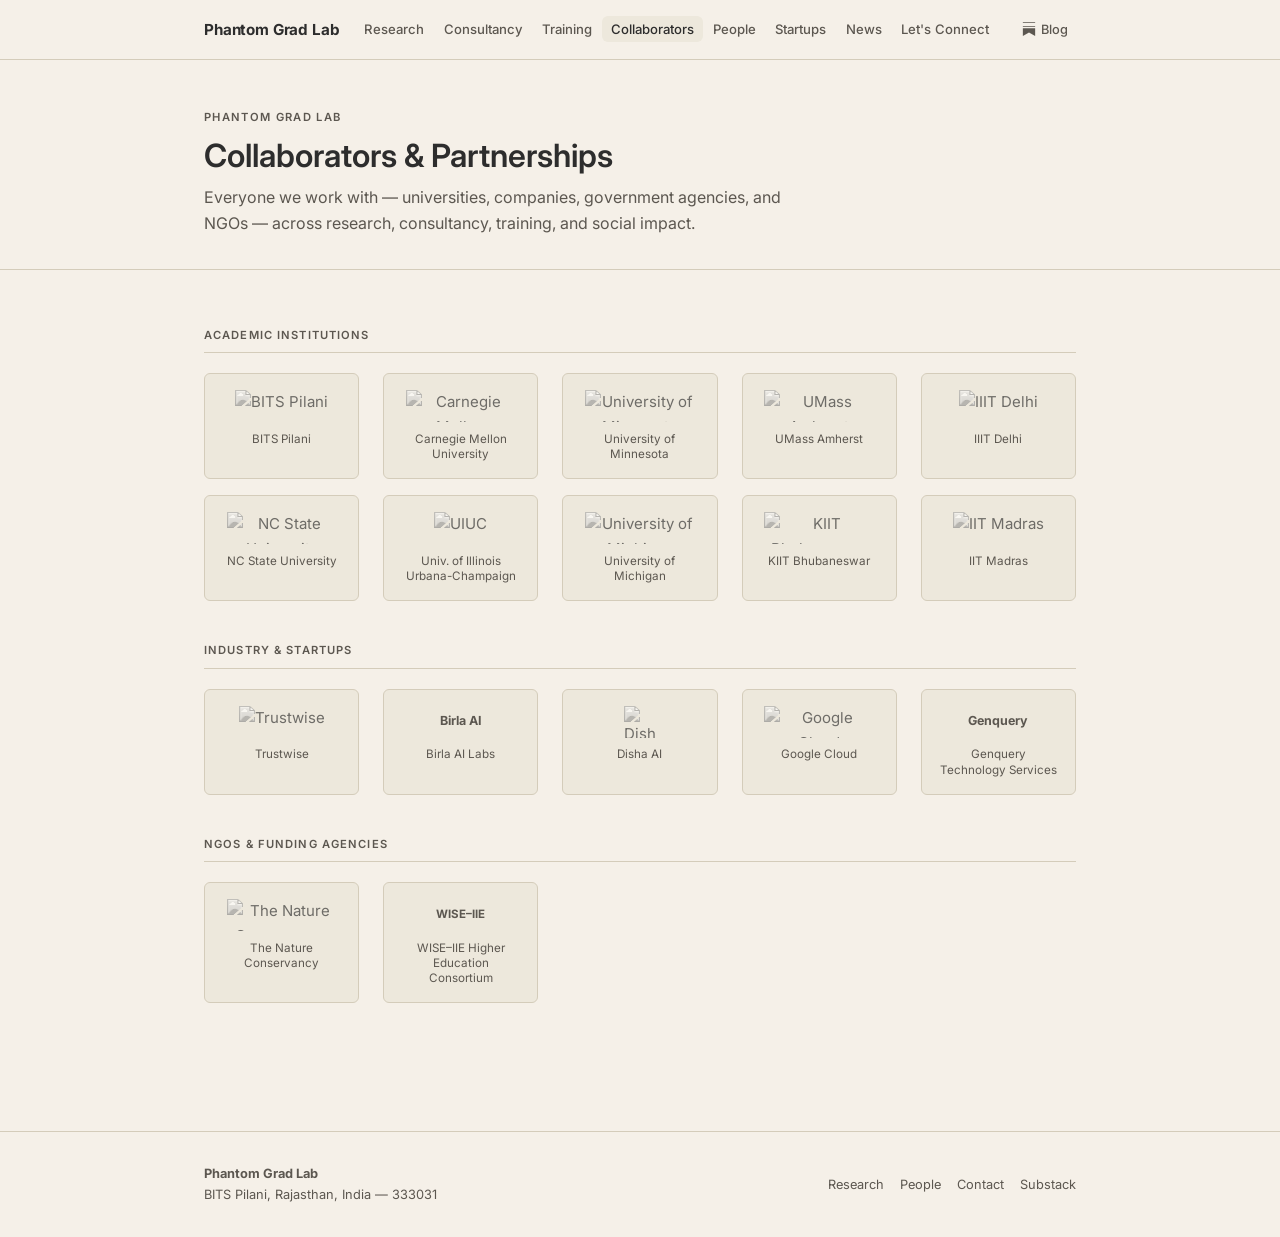
==== collaborators.html @ def52418 "Add complete Phantom Grad Lab website Static 9-page website for Phantom Grad Lab, BITS Pilani. Inclu" ====
<!DOCTYPE html>
<html lang="en">
<head>
  <meta charset="UTF-8">
  <meta name="viewport" content="width=device-width, initial-scale=1.0">
  <title>Collaborators — Phantom Grad Lab</title>
  <link rel="stylesheet" href="css/style.css">
</head>
<body class="page-body">

  <!-- Navigation -->
  <nav class="nav">
    <div class="nav-inner">
      <a class="nav-logo" href="index.html">Phantom Grad Lab</a>
      <button class="nav-toggle" id="navToggle" aria-label="Toggle menu">
        <svg width="20" height="20" fill="none" stroke="currentColor" stroke-width="2" viewBox="0 0 24 24">
          <line x1="3" y1="6" x2="21" y2="6"/><line x1="3" y1="12" x2="21" y2="12"/><line x1="3" y1="18" x2="21" y2="18"/>
        </svg>
      </button>
      <ul class="nav-links" id="navLinks">
        <li><a href="research.html">Research</a></li>
        <li><a href="consultancy.html">Consultancy</a></li>
        <li><a href="training.html">Training</a></li>
        <li><a href="collaborators.html" class="active">Collaborators</a></li>
        <li><a href="people.html">People</a></li>
        <li><a href="startups.html">Startups</a></li>
        <li><a href="news.html">News</a></li>
        <li><a href="connect.html">Let's Connect</a></li>
      </ul>
      <a class="nav-substack" href="#" target="_blank" rel="noopener">
        <svg width="14" height="14" viewBox="0 0 24 24" fill="currentColor"><path d="M22.539 8.242H1.46V6.81h21.08v1.432zM1.46 10.812V24L12 18.11 22.54 24V10.812H1.46zM22.54 0H1.46v1.431h21.08V0z"/></svg>
        Blog
      </a>
    </div>
  </nav>

  <!-- Page Header -->
  <div class="page-header">
    <div class="container">
      <p class="section-label">Phantom Grad Lab</p>
      <h1>Collaborators &amp; Partnerships</h1>
      <p class="lead">Everyone we work with — universities, companies, government agencies, and NGOs — across research, consultancy, training, and social impact.</p>
    </div>
  </div>

  <!-- ===== ACADEMIC PARTNERS ===== -->
  <section class="section">
    <div class="container">
      <div class="collab-category-title">Academic Institutions</div>
      <div class="collab-logo-grid">

        <div class="collab-logo-item">
          <img src="https://upload.wikimedia.org/wikipedia/en/thumb/a/a7/BITS_Pilani-Logo.svg/120px-BITS_Pilani-Logo.svg.png" alt="BITS Pilani" loading="lazy">
          <span>BITS Pilani</span>
        </div>

        <div class="collab-logo-item">
          <img src="https://upload.wikimedia.org/wikipedia/commons/thumb/6/6e/Carnegie_Mellon_University_seal.svg/100px-Carnegie_Mellon_University_seal.svg.png" alt="Carnegie Mellon University" loading="lazy">
          <span>Carnegie Mellon University</span>
        </div>

        <div class="collab-logo-item">
          <img src="https://upload.wikimedia.org/wikipedia/commons/thumb/6/6e/University_of_Minnesota_Logo.svg/100px-University_of_Minnesota_Logo.svg.png" alt="University of Minnesota" loading="lazy">
          <span>University of Minnesota</span>
        </div>

        <div class="collab-logo-item">
          <img src="https://upload.wikimedia.org/wikipedia/commons/thumb/9/9d/UMass_Amherst_seal.svg/100px-UMass_Amherst_seal.svg.png" alt="UMass Amherst" loading="lazy">
          <span>UMass Amherst</span>
        </div>

        <div class="collab-logo-item">
          <img src="https://upload.wikimedia.org/wikipedia/en/thumb/8/8d/IIIT_Delhi_Logo.jpg/100px-IIIT_Delhi_Logo.jpg" alt="IIIT Delhi" loading="lazy">
          <span>IIIT Delhi</span>
        </div>

        <div class="collab-logo-item">
          <img src="https://upload.wikimedia.org/wikipedia/commons/thumb/e/e5/NC_State_brick_logo.svg/100px-NC_State_brick_logo.svg.png" alt="NC State University" loading="lazy">
          <span>NC State University</span>
        </div>

        <div class="collab-logo-item">
          <img src="https://upload.wikimedia.org/wikipedia/en/thumb/2/2c/UIUC_Logo.jpg/100px-UIUC_Logo.jpg" alt="UIUC" loading="lazy">
          <span>Univ. of Illinois Urbana-Champaign</span>
        </div>

        <div class="collab-logo-item">
          <img src="https://upload.wikimedia.org/wikipedia/commons/thumb/9/93/University_of_Michigan_logo.svg/100px-University_of_Michigan_logo.svg.png" alt="University of Michigan" loading="lazy">
          <span>University of Michigan</span>
        </div>

        <div class="collab-logo-item">
          <img src="https://upload.wikimedia.org/wikipedia/en/thumb/c/c8/KIIT_University_logo.svg/100px-KIIT_University_logo.svg.png" alt="KIIT Bhubaneswar" loading="lazy">
          <span>KIIT Bhubaneswar</span>
        </div>

        <div class="collab-logo-item">
          <img src="https://upload.wikimedia.org/wikipedia/en/thumb/6/69/IIT_Madras_Logo.svg/100px-IIT_Madras_Logo.svg.png" alt="IIT Madras" loading="lazy">
          <span>IIT Madras</span>
        </div>

      </div>

      <!-- ===== INDUSTRY PARTNERS ===== -->
      <div class="collab-category-title">Industry &amp; Startups</div>
      <div class="collab-logo-grid">

        <div class="collab-logo-item">
          <img src="https://trustwise.ai/wp-content/uploads/2025/05/New-Logo.png" alt="Trustwise" loading="lazy">
          <span>Trustwise</span>
        </div>

        <div class="collab-logo-item">
          <div style="height:32px; display:flex; align-items:center; justify-content:center; font-size:0.78rem; font-weight:700; color:var(--text-muted);">Birla AI</div>
          <span>Birla AI Labs</span>
        </div>

        <div class="collab-logo-item">
          <img src="https://getdisha.ai/favicon.ico" alt="Disha AI" loading="lazy" style="height:32px; width:32px;">
          <span>Disha AI</span>
        </div>

        <div class="collab-logo-item">
          <img src="https://upload.wikimedia.org/wikipedia/commons/thumb/5/51/Google_Cloud_logo.svg/120px-Google_Cloud_logo.svg.png" alt="Google Cloud" loading="lazy">
          <span>Google Cloud</span>
        </div>

        <div class="collab-logo-item">
          <div style="height:32px; display:flex; align-items:center; justify-content:center; font-size:0.78rem; font-weight:700; color:var(--text-muted);">Genquery</div>
          <span>Genquery Technology Services</span>
        </div>

      </div>

      <!-- ===== NGO / GOVERNMENT ===== -->
      <div class="collab-category-title">NGOs &amp; Funding Agencies</div>
      <div class="collab-logo-grid">

        <div class="collab-logo-item">
          <img src="https://upload.wikimedia.org/wikipedia/en/thumb/7/7b/The_Nature_Conservancy_logo.svg/120px-The_Nature_Conservancy_logo.svg.png" alt="The Nature Conservancy" loading="lazy">
          <span>The Nature Conservancy</span>
        </div>

        <div class="collab-logo-item">
          <div style="height:32px; display:flex; align-items:center; justify-content:center; font-size:0.72rem; font-weight:700; color:var(--text-muted); text-align:center; line-height:1.2;">WISE–IIE</div>
          <span>WISE–IIE Higher Education Consortium</span>
        </div>

      </div>
    </div>
  </section>

  <!-- Footer -->
  <footer>
    <div class="footer-inner">
      <div class="footer-left">
        <strong>Phantom Grad Lab</strong><br>
        BITS Pilani, Rajasthan, India — 333031
      </div>
      <div class="footer-links">
        <a href="research.html">Research</a>
        <a href="people.html">People</a>
        <a href="connect.html">Contact</a>
        <a href="#" target="_blank" rel="noopener">Substack</a>
      </div>
    </div>
  </footer>

  <script>
    document.getElementById('navToggle').addEventListener('click', function() {
      document.getElementById('navLinks').classList.toggle('open');
    });
  </script>
</body>
</html>
---- css/style.css ----
/* =========================================================
   Phantom Grad Lab — Shared Stylesheet
   ========================================================= */

/* ---------- Google Fonts ---------- */
@import url('https://fonts.googleapis.com/css2?family=Inter:wght@300;400;500;600;700&display=swap');

/* ---------- Design Tokens ---------- */
:root {
  --bg:           #F5F0E8;
  --surface:      #EDE8DC;
  --surface-2:    #E5DFD1;
  --border:       #D4CCBA;
  --text:         #1A1A1A;
  --text-muted:   #5C5750;
  --accent:       #2D2D2D;
  --nav-height:   60px;
  --max-w:        920px;
  --radius:       6px;
  --gap:          1.5rem;
}

/* ---------- Reset & Base ---------- */
*, *::before, *::after { box-sizing: border-box; margin: 0; padding: 0; }

html { scroll-behavior: smooth; }

body {
  font-family: 'Inter', system-ui, sans-serif;
  background: var(--bg);
  color: var(--text);
  font-size: 15px;
  line-height: 1.65;
  -webkit-font-smoothing: antialiased;
}

a {
  color: var(--text);
  text-decoration: underline;
  text-underline-offset: 3px;
}
a:hover { color: var(--accent); }

h1, h2, h3, h4 {
  font-weight: 600;
  line-height: 1.25;
  color: var(--accent);
}

h1 { font-size: 2rem; }
h2 { font-size: 1.45rem; margin-bottom: 1.25rem; }
h3 { font-size: 1.1rem; margin-bottom: 0.5rem; }
h4 { font-size: 0.95rem; font-weight: 500; }

p { margin-bottom: 0.9rem; }
p:last-child { margin-bottom: 0; }

img { max-width: 100%; display: block; }

/* ---------- Layout ---------- */
.container {
  max-width: var(--max-w);
  margin: 0 auto;
  padding: 0 1.5rem;
}

.section {
  padding: 3.5rem 0;
}

.section + .section {
  border-top: 1px solid var(--border);
}

.section-label {
  font-size: 0.7rem;
  font-weight: 600;
  letter-spacing: 0.12em;
  text-transform: uppercase;
  color: var(--text-muted);
  margin-bottom: 0.6rem;
}

/* ---------- Navigation ---------- */
.nav {
  position: fixed;
  top: 0; left: 0; right: 0;
  height: var(--nav-height);
  background: var(--bg);
  border-bottom: 1px solid var(--border);
  z-index: 100;
  display: flex;
  align-items: center;
}

.nav-inner {
  max-width: var(--max-w);
  margin: 0 auto;
  padding: 0 1.5rem;
  width: 100%;
  display: flex;
  align-items: center;
  justify-content: space-between;
  gap: 1rem;
}

.nav-logo {
  font-weight: 700;
  font-size: 0.95rem;
  letter-spacing: -0.01em;
  text-decoration: none;
  color: var(--accent);
  white-space: nowrap;
  flex-shrink: 0;
}
.nav-logo:hover { color: var(--accent); }

.nav-links {
  display: flex;
  align-items: center;
  gap: 0.1rem;
  list-style: none;
  flex-wrap: nowrap;
}

.nav-links a {
  font-size: 0.82rem;
  font-weight: 500;
  text-decoration: none;
  color: var(--text-muted);
  padding: 0.3rem 0.55rem;
  border-radius: var(--radius);
  transition: color 0.15s, background 0.15s;
  white-space: nowrap;
}
.nav-links a:hover,
.nav-links a.active {
  color: var(--accent);
  background: var(--surface);
}

.nav-substack {
  display: flex;
  align-items: center;
  gap: 0.3rem;
  font-size: 0.8rem;
  font-weight: 500;
  text-decoration: none;
  color: var(--text-muted);
  padding: 0.3rem 0.55rem;
  border-radius: var(--radius);
  transition: color 0.15s, background 0.15s;
  flex-shrink: 0;
}
.nav-substack:hover { color: var(--accent); background: var(--surface); }

/* Hamburger */
.nav-toggle {
  display: none;
  background: none;
  border: none;
  cursor: pointer;
  padding: 0.3rem;
  color: var(--accent);
}
.nav-toggle svg { display: block; }

/* Page offset for fixed nav */
.page-body { padding-top: var(--nav-height); }

/* ---------- Hero / Page Header ---------- */
.page-header {
  padding: 3rem 0 2rem;
  border-bottom: 1px solid var(--border);
}
.page-header h1 { margin-bottom: 0.5rem; }
.page-header .lead {
  font-size: 1rem;
  color: var(--text-muted);
  max-width: 600px;
}

/* ---------- Cards ---------- */
.card {
  background: var(--surface);
  border: 1px solid var(--border);
  border-radius: var(--radius);
  padding: 1.25rem 1.4rem;
}

/* Publication card */
.pub-card {
  background: var(--surface);
  border: 1px solid var(--border);
  border-radius: var(--radius);
  padding: 1.1rem 1.3rem;
  display: flex;
  flex-direction: column;
  gap: 0.35rem;
}
.pub-card.hidden { display: none; }

.pub-title {
  font-size: 0.95rem;
  font-weight: 600;
  line-height: 1.4;
}
.pub-title a { text-decoration: none; }
.pub-title a:hover { text-decoration: underline; }

.pub-authors {
  font-size: 0.82rem;
  color: var(--text-muted);
  line-height: 1.4;
}

.pub-venue {
  font-size: 0.82rem;
  color: var(--text-muted);
  font-style: italic;
}

.pub-badges { display: flex; gap: 0.4rem; flex-wrap: wrap; margin-top: 0.1rem; }

.pub-links {
  display: flex;
  gap: 0.5rem;
  flex-wrap: wrap;
  margin-top: 0.2rem;
}
.pub-link {
  font-size: 0.75rem;
  font-weight: 500;
  text-decoration: none;
  padding: 0.2rem 0.6rem;
  border: 1px solid var(--border);
  border-radius: 3px;
  background: var(--bg);
  color: var(--text-muted);
  transition: border-color 0.15s, color 0.15s;
}
.pub-link:hover { border-color: var(--accent); color: var(--accent); }

/* ---------- Badges ---------- */
.badge {
  display: inline-block;
  font-size: 0.7rem;
  font-weight: 600;
  letter-spacing: 0.03em;
  padding: 0.15rem 0.55rem;
  border-radius: 3px;
}
.badge-award {
  background: #1A1A1A;
  color: #F5F0E8;
}
.badge-ongoing {
  background: var(--surface-2);
  border: 1px solid var(--border);
  color: var(--accent);
}
.badge-completed {
  background: transparent;
  border: 1px solid var(--border);
  color: var(--text-muted);
}

/* ---------- Filter Bar (Publications) ---------- */
.filter-bar {
  display: flex;
  flex-wrap: wrap;
  gap: 0.4rem;
  margin-bottom: 1.75rem;
  position: sticky;
  top: var(--nav-height);
  background: var(--bg);
  padding: 0.75rem 0;
  z-index: 50;
  border-bottom: 1px solid var(--border);
}

.filter-btn {
  font-size: 0.78rem;
  font-weight: 500;
  padding: 0.3rem 0.75rem;
  border-radius: 3px;
  border: 1px solid var(--border);
  background: var(--bg);
  color: var(--text-muted);
  cursor: pointer;
  transition: all 0.15s;
  white-space: nowrap;
}
.filter-btn:hover { border-color: var(--accent); color: var(--accent); }
.filter-btn.active {
  background: var(--accent);
  color: var(--bg);
  border-color: var(--accent);
}

/* ---------- Publication Grid ---------- */
.pub-list {
  display: flex;
  flex-direction: column;
  gap: 0.75rem;
}

/* ---------- Theme Cards ---------- */
.theme-grid {
  display: grid;
  grid-template-columns: repeat(auto-fill, minmax(260px, 1fr));
  gap: 0.75rem;
}

.theme-card {
  background: var(--surface);
  border: 1px solid var(--border);
  border-radius: var(--radius);
  padding: 1rem 1.2rem;
}
.theme-card h3 { font-size: 0.9rem; margin-bottom: 0.25rem; }
.theme-card p { font-size: 0.82rem; color: var(--text-muted); margin: 0; }
.theme-card.aspirational {
  background: var(--bg);
  border-style: dashed;
}
.theme-card.aspirational h3 { color: var(--text-muted); }

/* ---------- Project Cards ---------- */
.project-card {
  background: var(--surface);
  border: 1px solid var(--border);
  border-radius: var(--radius);
  padding: 1.25rem 1.4rem;
  display: grid;
  grid-template-columns: 1fr auto;
  gap: 0.5rem 1rem;
}
.project-card h3 { font-size: 0.95rem; grid-column: 1; }
.project-meta {
  grid-column: 1 / -1;
  display: flex;
  flex-wrap: wrap;
  gap: 0.5rem 1.5rem;
  font-size: 0.8rem;
  color: var(--text-muted);
  margin-top: 0.1rem;
}
.project-desc {
  grid-column: 1 / -1;
  font-size: 0.85rem;
  color: var(--text-muted);
  margin-top: 0.1rem;
}
.project-badge { grid-column: 2; grid-row: 1; align-self: start; justify-self: end; }

/* ---------- Stats Strip ---------- */
.stats-strip {
  display: flex;
  gap: 2.5rem;
  padding: 1.5rem 0;
  border-top: 1px solid var(--border);
  border-bottom: 1px solid var(--border);
  margin: 2rem 0;
  flex-wrap: wrap;
}
.stat-item { text-align: center; }
.stat-number {
  font-size: 2rem;
  font-weight: 700;
  color: var(--accent);
  line-height: 1;
}
.stat-label {
  font-size: 0.78rem;
  color: var(--text-muted);
  margin-top: 0.2rem;
  text-transform: uppercase;
  letter-spacing: 0.06em;
}

/* ---------- Logo Grid ---------- */
.logo-grid {
  display: flex;
  flex-wrap: wrap;
  gap: 1.5rem 2rem;
  align-items: center;
}
.logo-item {
  display: flex;
  flex-direction: column;
  align-items: center;
  gap: 0.5rem;
  text-align: center;
}
.logo-item img {
  height: 36px;
  width: auto;
  max-width: 120px;
  object-fit: contain;
  filter: grayscale(1) opacity(0.65);
  transition: filter 0.2s;
}
.logo-item:hover img { filter: grayscale(0) opacity(1); }
.logo-item span {
  font-size: 0.72rem;
  color: var(--text-muted);
  max-width: 110px;
  line-height: 1.3;
}

/* ---------- People / Photo Grid ---------- */
.people-section-title {
  font-size: 0.7rem;
  font-weight: 600;
  letter-spacing: 0.1em;
  text-transform: uppercase;
  color: var(--text-muted);
  margin-bottom: 1rem;
  margin-top: 2rem;
  padding-bottom: 0.5rem;
  border-bottom: 1px solid var(--border);
}
.people-section-title:first-of-type { margin-top: 0; }

.photo-grid {
  display: grid;
  grid-template-columns: repeat(auto-fill, minmax(130px, 1fr));
  gap: 1.25rem;
}

.person-card {
  display: flex;
  flex-direction: column;
  align-items: center;
  gap: 0.5rem;
  text-align: center;
}

.person-photo {
  width: 80px;
  height: 80px;
  border-radius: 50%;
  object-fit: cover;
  background: var(--surface-2);
  border: 2px solid var(--border);
}

.person-name {
  font-size: 0.82rem;
  font-weight: 600;
  line-height: 1.3;
}

.person-affil {
  font-size: 0.75rem;
  color: var(--text-muted);
  line-height: 1.3;
}

.person-link {
  font-size: 0.72rem;
  text-decoration: none;
  color: var(--text-muted);
}
.person-link:hover { color: var(--accent); }

/* Director card */
.director-card {
  display: flex;
  gap: 2rem;
  align-items: flex-start;
  background: var(--surface);
  border: 1px solid var(--border);
  border-radius: var(--radius);
  padding: 2rem;
  margin-bottom: 2.5rem;
}
.director-photo {
  width: 120px;
  height: 120px;
  border-radius: 50%;
  object-fit: cover;
  flex-shrink: 0;
  border: 2px solid var(--border);
}
.director-info h2 { margin-bottom: 0.2rem; font-size: 1.3rem; }
.director-role {
  font-size: 0.85rem;
  color: var(--text-muted);
  margin-bottom: 0.75rem;
}
.director-bio { font-size: 0.88rem; margin-bottom: 0.75rem; }
.director-links {
  display: flex;
  gap: 0.6rem;
  flex-wrap: wrap;
}
.director-links a {
  font-size: 0.78rem;
  font-weight: 500;
  text-decoration: none;
  padding: 0.25rem 0.65rem;
  border: 1px solid var(--border);
  border-radius: 3px;
  color: var(--text-muted);
  transition: all 0.15s;
}
.director-links a:hover { border-color: var(--accent); color: var(--accent); }

/* ---------- Consultancy Cards ---------- */
.client-grid {
  display: grid;
  grid-template-columns: repeat(auto-fill, minmax(380px, 1fr));
  gap: 0.9rem;
}
.client-card {
  background: var(--surface);
  border: 1px solid var(--border);
  border-radius: var(--radius);
  padding: 1.3rem 1.4rem;
  display: flex;
  gap: 1.2rem;
  align-items: flex-start;
}
.client-logo {
  width: 52px;
  height: 52px;
  object-fit: contain;
  flex-shrink: 0;
  border-radius: 4px;
  border: 1px solid var(--border);
  background: var(--bg);
  padding: 6px;
}
.client-logo-placeholder {
  width: 52px;
  height: 52px;
  background: var(--surface-2);
  border: 1px solid var(--border);
  border-radius: 4px;
  display: flex;
  align-items: center;
  justify-content: center;
  font-size: 0.65rem;
  font-weight: 700;
  color: var(--text-muted);
  flex-shrink: 0;
  text-align: center;
  line-height: 1.2;
  padding: 4px;
}
.client-info h3 { font-size: 0.95rem; margin-bottom: 0.2rem; }
.client-project { font-size: 0.82rem; font-weight: 500; color: var(--text-muted); margin-bottom: 0.3rem; }
.client-desc { font-size: 0.82rem; color: var(--text-muted); margin: 0; }

/* ---------- Startup Card ---------- */
.startup-card {
  background: var(--surface);
  border: 1px solid var(--border);
  border-radius: var(--radius);
  padding: 1.75rem 2rem;
  max-width: 520px;
}
.startup-card h3 { font-size: 1.05rem; margin-bottom: 0.3rem; }
.startup-type {
  font-size: 0.75rem;
  color: var(--text-muted);
  text-transform: uppercase;
  letter-spacing: 0.08em;
  margin-bottom: 0.75rem;
}
.startup-desc { font-size: 0.88rem; color: var(--text-muted); }

/* ---------- News ---------- */
.news-list { display: flex; flex-direction: column; }
.news-item {
  display: grid;
  grid-template-columns: 90px 1fr auto;
  gap: 0.5rem 1.2rem;
  align-items: baseline;
  padding: 0.85rem 0;
  border-bottom: 1px solid var(--border);
}
.news-item:first-child { border-top: 1px solid var(--border); }
.news-date {
  font-size: 0.78rem;
  color: var(--text-muted);
  font-weight: 500;
  white-space: nowrap;
}
.news-text { font-size: 0.88rem; }
.news-link {
  font-size: 0.78rem;
  font-weight: 500;
  white-space: nowrap;
  text-decoration: none;
  color: var(--text-muted);
}
.news-link:hover { color: var(--accent); }

/* ---------- Connect Page ---------- */
.connect-box {
  background: var(--surface);
  border: 1px solid var(--border);
  border-radius: var(--radius);
  padding: 2rem;
  margin-bottom: 1.5rem;
}
.connect-box h3 { margin-bottom: 0.75rem; }
.email-row {
  display: flex;
  align-items: center;
  gap: 0.75rem;
  margin-top: 1rem;
}
.email-label {
  font-size: 0.78rem;
  font-weight: 600;
  text-transform: uppercase;
  letter-spacing: 0.06em;
  color: var(--text-muted);
  min-width: 90px;
}
.email-addr {
  font-size: 0.9rem;
  font-family: 'Inter', monospace;
}

/* ---------- Coming Soon ---------- */
.coming-soon {
  background: var(--surface);
  border: 1px dashed var(--border);
  border-radius: var(--radius);
  padding: 2.5rem;
  text-align: center;
  color: var(--text-muted);
  font-size: 0.9rem;
}
.coming-soon-title {
  font-size: 1rem;
  font-weight: 600;
  color: var(--text-muted);
  margin-bottom: 0.4rem;
}

/* ---------- Footer ---------- */
footer {
  border-top: 1px solid var(--border);
  padding: 2rem 0;
  margin-top: 2rem;
}
.footer-inner {
  max-width: var(--max-w);
  margin: 0 auto;
  padding: 0 1.5rem;
  display: flex;
  justify-content: space-between;
  align-items: center;
  gap: 1rem;
  flex-wrap: wrap;
}
.footer-left {
  font-size: 0.8rem;
  color: var(--text-muted);
  line-height: 1.6;
}
.footer-links {
  display: flex;
  gap: 1rem;
}
.footer-links a {
  font-size: 0.8rem;
  color: var(--text-muted);
  text-decoration: none;
}
.footer-links a:hover { color: var(--accent); }

/* ---------- Collaborators Section ---------- */
.collab-category-title {
  font-size: 0.7rem;
  font-weight: 600;
  letter-spacing: 0.1em;
  text-transform: uppercase;
  color: var(--text-muted);
  margin-bottom: 1.25rem;
  padding-bottom: 0.5rem;
  border-bottom: 1px solid var(--border);
}

.collab-logo-grid {
  display: grid;
  grid-template-columns: repeat(auto-fill, minmax(140px, 1fr));
  gap: 1rem 1.5rem;
  margin-bottom: 2.5rem;
}
.collab-logo-item {
  background: var(--surface);
  border: 1px solid var(--border);
  border-radius: var(--radius);
  padding: 1rem;
  display: flex;
  flex-direction: column;
  align-items: center;
  gap: 0.6rem;
  text-align: center;
  transition: border-color 0.15s;
}
.collab-logo-item:hover { border-color: var(--accent); }
.collab-logo-item img {
  height: 32px;
  width: auto;
  max-width: 110px;
  object-fit: contain;
  filter: grayscale(1) opacity(0.6);
  transition: filter 0.2s;
}
.collab-logo-item:hover img { filter: grayscale(0) opacity(1); }
.collab-logo-item span {
  font-size: 0.73rem;
  color: var(--text-muted);
  line-height: 1.3;
}

/* ---------- University Collabs (Research page) ---------- */
.uni-grid {
  display: grid;
  grid-template-columns: repeat(auto-fill, minmax(130px, 1fr));
  gap: 0.85rem;
}
.uni-item {
  background: var(--surface);
  border: 1px solid var(--border);
  border-radius: var(--radius);
  padding: 0.9rem 0.75rem;
  display: flex;
  flex-direction: column;
  align-items: center;
  gap: 0.5rem;
  text-align: center;
}
.uni-item img {
  height: 30px;
  width: auto;
  max-width: 100px;
  object-fit: contain;
  filter: grayscale(1) opacity(0.6);
  transition: filter 0.2s;
}
.uni-item:hover img { filter: grayscale(0) opacity(1); }
.uni-item span {
  font-size: 0.72rem;
  color: var(--text-muted);
  line-height: 1.3;
}

/* ---------- Dividers ---------- */
.divider {
  border: none;
  border-top: 1px solid var(--border);
  margin: 2.5rem 0;
}

/* ---------- Inline list ---------- */
.inline-list {
  list-style: none;
  display: flex;
  flex-wrap: wrap;
  gap: 0.4rem;
}
.inline-list li {
  font-size: 0.82rem;
  background: var(--surface);
  border: 1px solid var(--border);
  border-radius: 3px;
  padding: 0.2rem 0.6rem;
  color: var(--text-muted);
}

/* ---------- Responsive: Tablet ---------- */
@media (max-width: 768px) {
  h1 { font-size: 1.6rem; }
  h2 { font-size: 1.25rem; }

  .nav-links { display: none; flex-direction: column; position: absolute; top: var(--nav-height); left: 0; right: 0; background: var(--bg); border-bottom: 1px solid var(--border); padding: 0.75rem 1.5rem; gap: 0.1rem; }
  .nav-links.open { display: flex; }
  .nav-links a { padding: 0.5rem 0.3rem; }
  .nav-toggle { display: flex; }
  .nav-substack { display: none; }

  .director-card { flex-direction: column; align-items: center; text-align: center; }
  .director-links { justify-content: center; }

  .client-grid { grid-template-columns: 1fr; }

  .news-item { grid-template-columns: 80px 1fr; }
  .news-link { grid-column: 2; }

  .stats-strip { gap: 1.5rem; justify-content: center; }
  .footer-inner { flex-direction: column; align-items: flex-start; }

  .project-card { grid-template-columns: 1fr; }
  .project-badge { grid-column: 1; grid-row: auto; justify-self: start; }
}

/* ---------- Responsive: Mobile ---------- */
@media (max-width: 480px) {
  .container { padding: 0 1rem; }
  .section { padding: 2.5rem 0; }
  .filter-bar { gap: 0.3rem; }
  .photo-grid { grid-template-columns: repeat(auto-fill, minmax(100px, 1fr)); }
  .theme-grid { grid-template-columns: 1fr; }
  .collab-logo-grid { grid-template-columns: repeat(auto-fill, minmax(120px, 1fr)); }
}
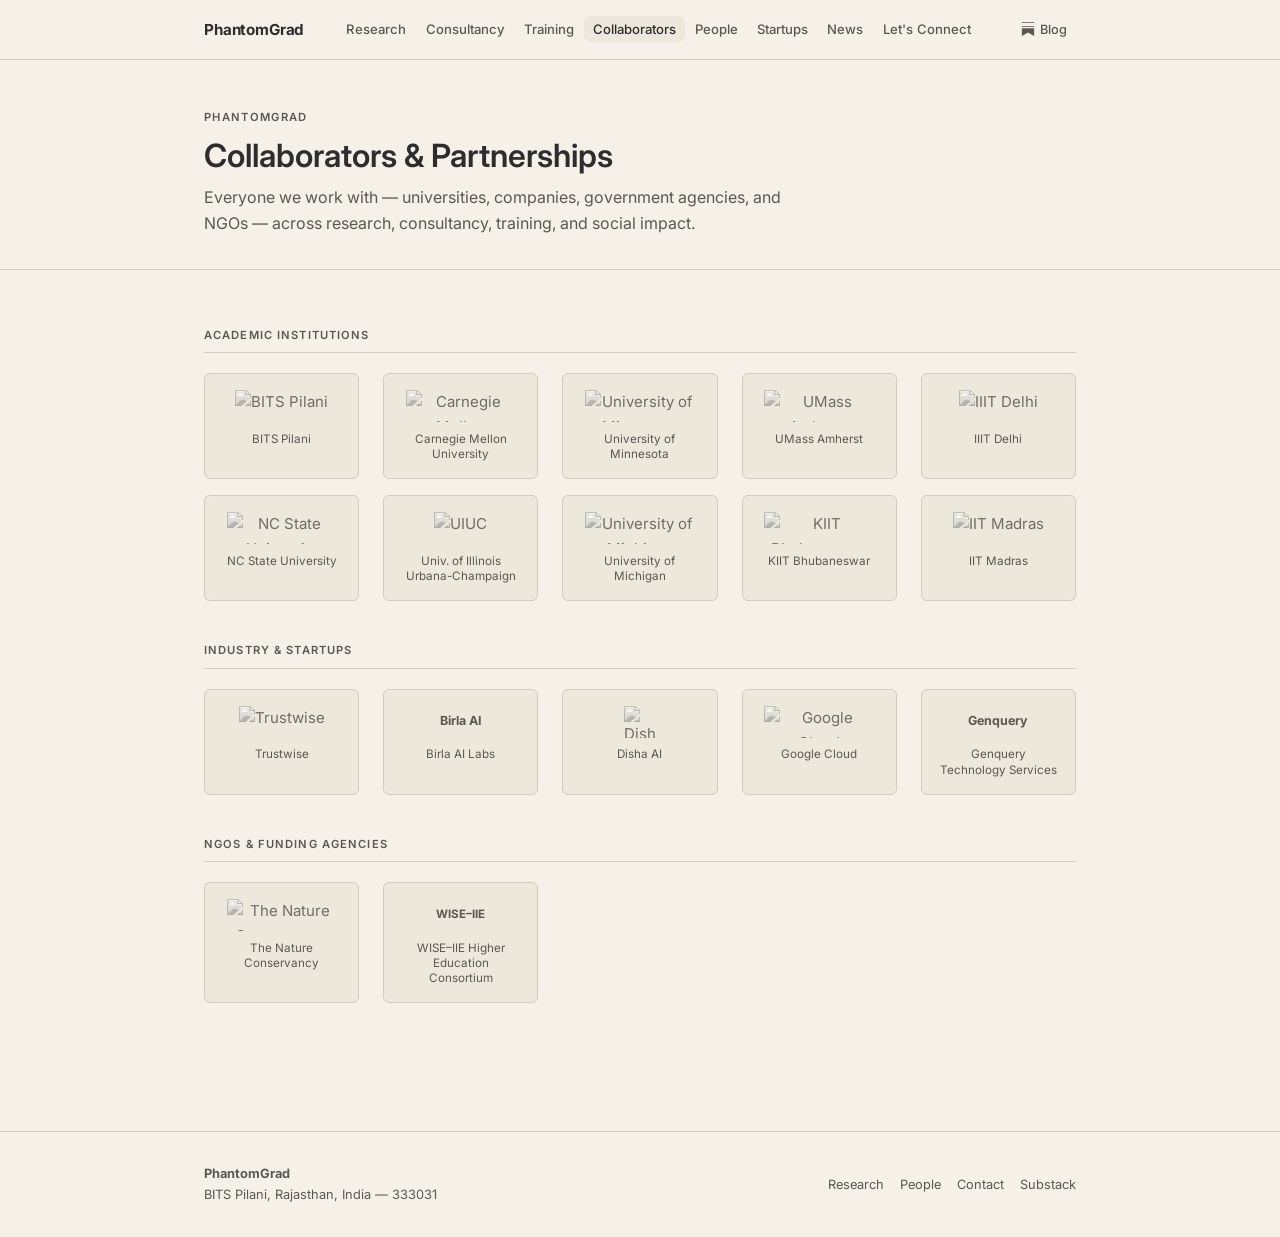
==== commit 48b79ddf: "Update branding, content, and publications - Rename lab: "Phantom Grad Lab" → "PhantomGrad" across a" ====
--- a/collaborators.html
+++ b/collaborators.html
@@ -3,7 +3,7 @@
 <head>
   <meta charset="UTF-8">
   <meta name="viewport" content="width=device-width, initial-scale=1.0">
-  <title>Collaborators — Phantom Grad Lab</title>
+  <title>Collaborators — PhantomGrad</title>
   <link rel="stylesheet" href="css/style.css">
 </head>
 <body class="page-body">
@@ -11,7 +11,7 @@
   <!-- Navigation -->
   <nav class="nav">
     <div class="nav-inner">
-      <a class="nav-logo" href="index.html">Phantom Grad Lab</a>
+      <a class="nav-logo" href="index.html">PhantomGrad</a>
       <button class="nav-toggle" id="navToggle" aria-label="Toggle menu">
         <svg width="20" height="20" fill="none" stroke="currentColor" stroke-width="2" viewBox="0 0 24 24">
           <line x1="3" y1="6" x2="21" y2="6"/><line x1="3" y1="12" x2="21" y2="12"/><line x1="3" y1="18" x2="21" y2="18"/>
@@ -27,7 +27,7 @@
         <li><a href="news.html">News</a></li>
         <li><a href="connect.html">Let's Connect</a></li>
       </ul>
-      <a class="nav-substack" href="#" target="_blank" rel="noopener">
+      <a class="nav-substack" href="https://phantomgrad.substack.com/" target="_blank" rel="noopener">
         <svg width="14" height="14" viewBox="0 0 24 24" fill="currentColor"><path d="M22.539 8.242H1.46V6.81h21.08v1.432zM1.46 10.812V24L12 18.11 22.54 24V10.812H1.46zM22.54 0H1.46v1.431h21.08V0z"/></svg>
         Blog
       </a>
@@ -37,7 +37,7 @@
   <!-- Page Header -->
   <div class="page-header">
     <div class="container">
-      <p class="section-label">Phantom Grad Lab</p>
+      <p class="section-label">PhantomGrad</p>
       <h1>Collaborators &amp; Partnerships</h1>
       <p class="lead">Everyone we work with — universities, companies, government agencies, and NGOs — across research, consultancy, training, and social impact.</p>
     </div>
@@ -50,7 +50,7 @@
       <div class="collab-logo-grid">
 
         <div class="collab-logo-item">
-          <img src="https://upload.wikimedia.org/wikipedia/en/thumb/a/a7/BITS_Pilani-Logo.svg/120px-BITS_Pilani-Logo.svg.png" alt="BITS Pilani" loading="lazy">
+          <img src="https://upload.wikimedia.org/wikipedia/en/thumb/a/a7/BITS_Pilani-Logo.svg/200px-BITS_Pilani-Logo.svg.png" alt="BITS Pilani" loading="lazy">
           <span>BITS Pilani</span>
         </div>
 
@@ -116,12 +116,12 @@
         </div>
 
         <div class="collab-logo-item">
-          <img src="https://getdisha.ai/favicon.ico" alt="Disha AI" loading="lazy" style="height:32px; width:32px;">
+          <img src="https://framerusercontent.com/images/69vVvIUyJD5S8ykCkXArnVUfvc.png" alt="Disha AI" loading="lazy" style="height:32px; width:32px;">
           <span>Disha AI</span>
         </div>
 
         <div class="collab-logo-item">
-          <img src="https://upload.wikimedia.org/wikipedia/commons/thumb/5/51/Google_Cloud_logo.svg/120px-Google_Cloud_logo.svg.png" alt="Google Cloud" loading="lazy">
+          <img src="https://upload.wikimedia.org/wikipedia/commons/thumb/5/51/Google_Cloud_logo.svg/200px-Google_Cloud_logo.svg.png" alt="Google Cloud" loading="lazy">
           <span>Google Cloud</span>
         </div>
 
@@ -154,14 +154,14 @@
   <footer>
     <div class="footer-inner">
       <div class="footer-left">
-        <strong>Phantom Grad Lab</strong><br>
+        <strong>PhantomGrad</strong><br>
         BITS Pilani, Rajasthan, India — 333031
       </div>
       <div class="footer-links">
         <a href="research.html">Research</a>
         <a href="people.html">People</a>
         <a href="connect.html">Contact</a>
-        <a href="#" target="_blank" rel="noopener">Substack</a>
+        <a href="https://phantomgrad.substack.com/" target="_blank" rel="noopener">Substack</a>
       </div>
     </div>
   </footer>
--- a/css/style.css
+++ b/css/style.css
@@ -754,6 +754,53 @@
   line-height: 1.3;
 }
 
+/* ---------- Hero with director photo ---------- */
+.hero-layout {
+  display: flex;
+  align-items: flex-start;
+  gap: 3rem;
+  justify-content: space-between;
+}
+.hero-text { flex: 1; min-width: 0; }
+.hero-photo-col {
+  flex-shrink: 0;
+  display: flex;
+  flex-direction: column;
+  align-items: center;
+  gap: 0.6rem;
+  text-align: center;
+  padding-top: 0.5rem;
+}
+.hero-director-photo {
+  width: 140px;
+  height: 140px;
+  border-radius: 50%;
+  object-fit: cover;
+  border: 2px solid var(--border);
+}
+.hero-photo-name {
+  font-size: 0.82rem;
+  font-weight: 600;
+  color: var(--text);
+}
+.hero-photo-role {
+  font-size: 0.75rem;
+  color: var(--text-muted);
+  line-height: 1.4;
+  max-width: 150px;
+}
+
+@media (max-width: 600px) {
+  .hero-layout {
+    flex-direction: column-reverse;
+    align-items: flex-start;
+    gap: 1.5rem;
+  }
+  .hero-photo-col { flex-direction: row; align-items: center; gap: 1rem; text-align: left; }
+  .hero-director-photo { width: 80px; height: 80px; }
+  .hero-photo-role { max-width: 200px; }
+}
+
 /* ---------- Dividers ---------- */
 .divider {
   border: none;
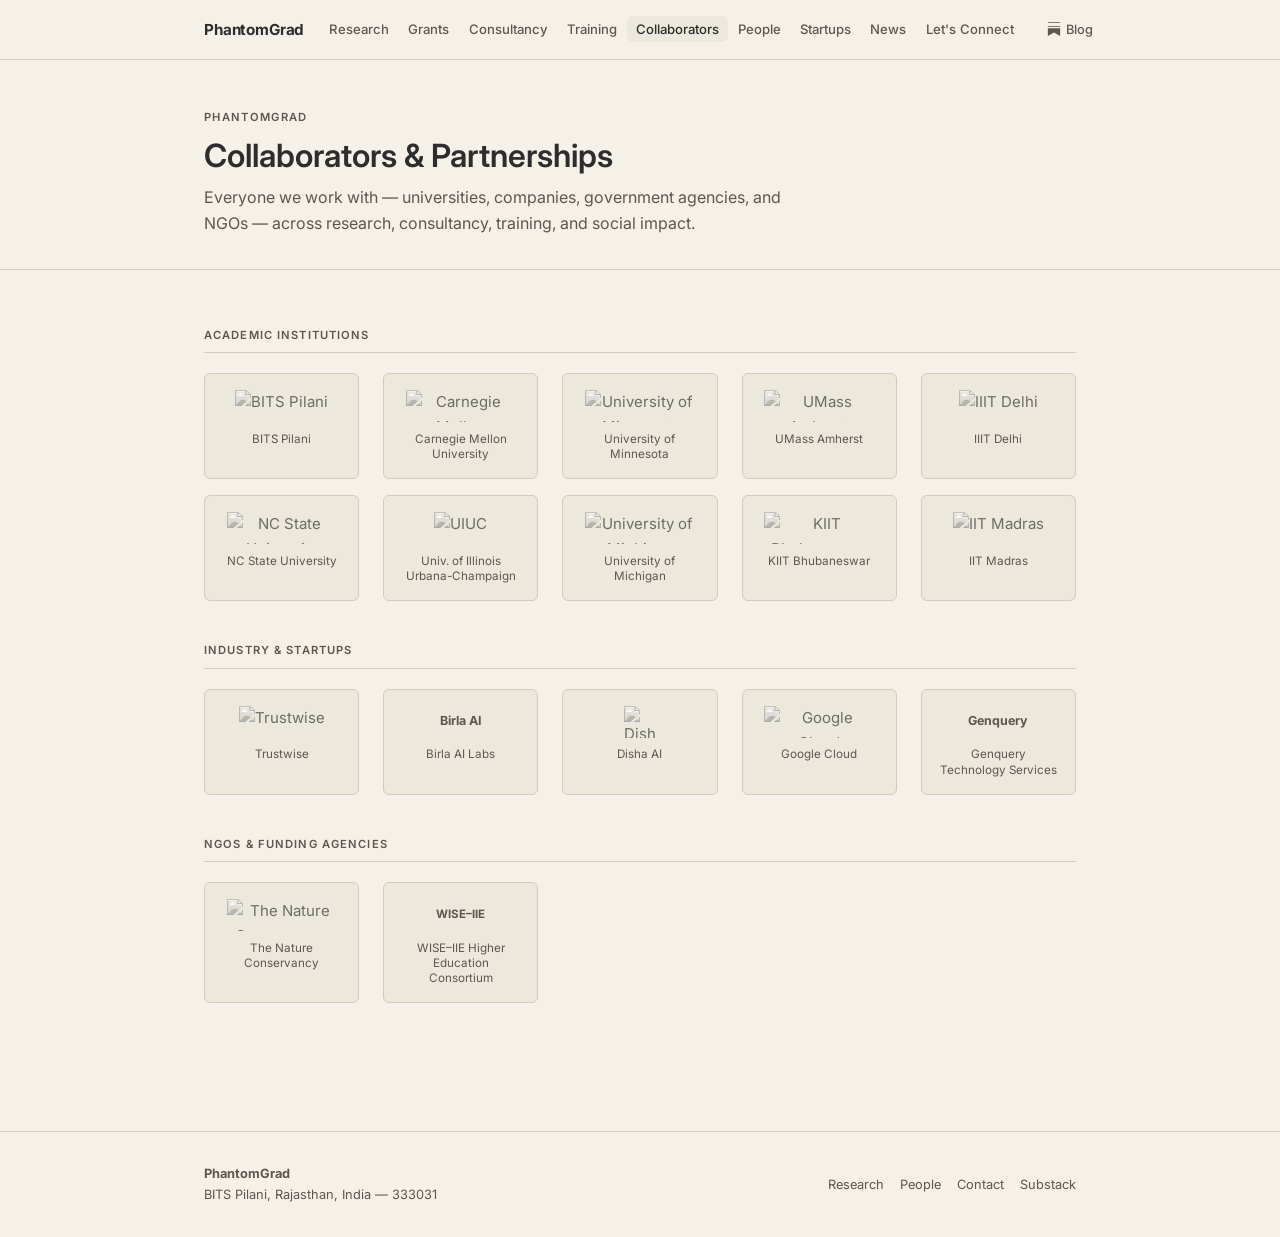
==== commit 45d1d951: "Add SPANDAN project, update stats, add Grants nav link - Added SPANDAN project card (Gujarat Police," ====
--- a/collaborators.html
+++ b/collaborators.html
@@ -19,6 +19,7 @@
       </button>
       <ul class="nav-links" id="navLinks">
         <li><a href="research.html">Research</a></li>
+        <li><a href="research.html#projects">Grants</a></li>
         <li><a href="consultancy.html">Consultancy</a></li>
         <li><a href="training.html">Training</a></li>
         <li><a href="collaborators.html" class="active">Collaborators</a></li>
--- a/css/style.css
+++ b/css/style.css
@@ -264,12 +264,18 @@
   border: 1px solid var(--border);
   color: var(--text-muted);
 }
+.badge-preprint {
+  background: transparent;
+  border: 1px solid var(--border);
+  color: var(--text-muted);
+  font-weight: 500;
+}
 
 /* ---------- Filter Bar (Publications) ---------- */
 .filter-bar {
   display: flex;
-  flex-wrap: wrap;
-  gap: 0.4rem;
+  flex-direction: column;
+  gap: 0.45rem;
   margin-bottom: 1.75rem;
   position: sticky;
   top: var(--nav-height);
@@ -279,6 +285,29 @@
   border-bottom: 1px solid var(--border);
 }
 
+.filter-group {
+  display: flex;
+  flex-wrap: wrap;
+  gap: 0.4rem;
+  align-items: center;
+}
+
+.filter-group-status .filter-btn {
+  font-size: 0.73rem;
+}
+
+.filter-group-status .filter-btn.active {
+  background: var(--text-muted);
+  color: var(--bg);
+  border-color: var(--text-muted);
+}
+
+.filter-group-topic .filter-btn.active {
+  background: var(--accent);
+  color: var(--bg);
+  border-color: var(--accent);
+}
+
 .filter-btn {
   font-size: 0.78rem;
   font-weight: 500;
@@ -292,11 +321,6 @@
   white-space: nowrap;
 }
 .filter-btn:hover { border-color: var(--accent); color: var(--accent); }
-.filter-btn.active {
-  background: var(--accent);
-  color: var(--bg);
-  border-color: var(--accent);
-}
 
 /* ---------- Publication Grid ---------- */
 .pub-list {
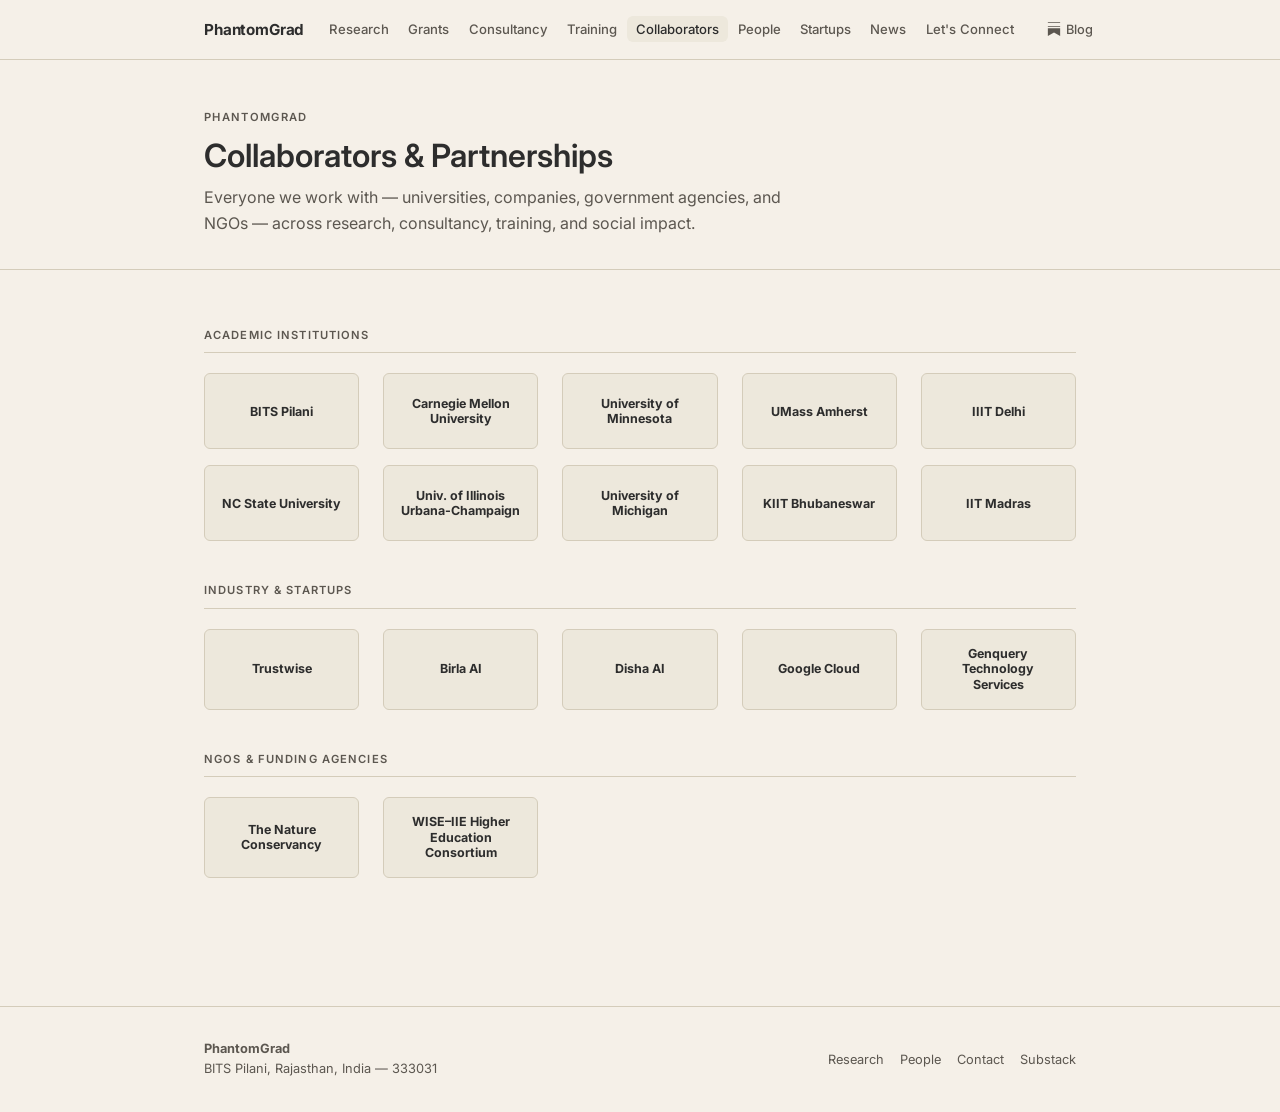
==== commit 5ab19f3f: "Update collaborator grids" ====
--- a/collaborators.html
+++ b/collaborators.html
@@ -51,53 +51,43 @@
       <div class="collab-logo-grid">
 
         <div class="collab-logo-item">
-          <img src="https://upload.wikimedia.org/wikipedia/en/thumb/a/a7/BITS_Pilani-Logo.svg/200px-BITS_Pilani-Logo.svg.png" alt="BITS Pilani" loading="lazy">
-          <span>BITS Pilani</span>
+          <div class="collab-logo-mark">BITS Pilani</div>
         </div>
 
         <div class="collab-logo-item">
-          <img src="https://upload.wikimedia.org/wikipedia/commons/thumb/6/6e/Carnegie_Mellon_University_seal.svg/100px-Carnegie_Mellon_University_seal.svg.png" alt="Carnegie Mellon University" loading="lazy">
-          <span>Carnegie Mellon University</span>
+          <div class="collab-logo-mark">Carnegie Mellon University</div>
         </div>
 
         <div class="collab-logo-item">
-          <img src="https://upload.wikimedia.org/wikipedia/commons/thumb/6/6e/University_of_Minnesota_Logo.svg/100px-University_of_Minnesota_Logo.svg.png" alt="University of Minnesota" loading="lazy">
-          <span>University of Minnesota</span>
+          <div class="collab-logo-mark">University of Minnesota</div>
         </div>
 
         <div class="collab-logo-item">
-          <img src="https://upload.wikimedia.org/wikipedia/commons/thumb/9/9d/UMass_Amherst_seal.svg/100px-UMass_Amherst_seal.svg.png" alt="UMass Amherst" loading="lazy">
-          <span>UMass Amherst</span>
+          <div class="collab-logo-mark">UMass Amherst</div>
         </div>
 
         <div class="collab-logo-item">
-          <img src="https://upload.wikimedia.org/wikipedia/en/thumb/8/8d/IIIT_Delhi_Logo.jpg/100px-IIIT_Delhi_Logo.jpg" alt="IIIT Delhi" loading="lazy">
-          <span>IIIT Delhi</span>
+          <div class="collab-logo-mark">IIIT Delhi</div>
         </div>
 
         <div class="collab-logo-item">
-          <img src="https://upload.wikimedia.org/wikipedia/commons/thumb/e/e5/NC_State_brick_logo.svg/100px-NC_State_brick_logo.svg.png" alt="NC State University" loading="lazy">
-          <span>NC State University</span>
+          <div class="collab-logo-mark">NC State University</div>
         </div>
 
         <div class="collab-logo-item">
-          <img src="https://upload.wikimedia.org/wikipedia/en/thumb/2/2c/UIUC_Logo.jpg/100px-UIUC_Logo.jpg" alt="UIUC" loading="lazy">
-          <span>Univ. of Illinois Urbana-Champaign</span>
+          <div class="collab-logo-mark">Univ. of Illinois Urbana-Champaign</div>
         </div>
 
         <div class="collab-logo-item">
-          <img src="https://upload.wikimedia.org/wikipedia/commons/thumb/9/93/University_of_Michigan_logo.svg/100px-University_of_Michigan_logo.svg.png" alt="University of Michigan" loading="lazy">
-          <span>University of Michigan</span>
+          <div class="collab-logo-mark">University of Michigan</div>
         </div>
 
         <div class="collab-logo-item">
-          <img src="https://upload.wikimedia.org/wikipedia/en/thumb/c/c8/KIIT_University_logo.svg/100px-KIIT_University_logo.svg.png" alt="KIIT Bhubaneswar" loading="lazy">
-          <span>KIIT Bhubaneswar</span>
+          <div class="collab-logo-mark">KIIT Bhubaneswar</div>
         </div>
 
         <div class="collab-logo-item">
-          <img src="https://upload.wikimedia.org/wikipedia/en/thumb/6/69/IIT_Madras_Logo.svg/100px-IIT_Madras_Logo.svg.png" alt="IIT Madras" loading="lazy">
-          <span>IIT Madras</span>
+          <div class="collab-logo-mark">IIT Madras</div>
         </div>
 
       </div>
@@ -107,28 +97,23 @@
       <div class="collab-logo-grid">
 
         <div class="collab-logo-item">
-          <img src="https://trustwise.ai/wp-content/uploads/2025/05/New-Logo.png" alt="Trustwise" loading="lazy">
-          <span>Trustwise</span>
+          <div class="collab-logo-mark">Trustwise</div>
         </div>
 
         <div class="collab-logo-item">
-          <div style="height:32px; display:flex; align-items:center; justify-content:center; font-size:0.78rem; font-weight:700; color:var(--text-muted);">Birla AI</div>
-          <span>Birla AI Labs</span>
+          <div class="collab-logo-mark">Birla AI</div>
         </div>
 
         <div class="collab-logo-item">
-          <img src="https://framerusercontent.com/images/69vVvIUyJD5S8ykCkXArnVUfvc.png" alt="Disha AI" loading="lazy" style="height:32px; width:32px;">
-          <span>Disha AI</span>
+          <div class="collab-logo-mark">Disha AI</div>
         </div>
 
         <div class="collab-logo-item">
-          <img src="https://upload.wikimedia.org/wikipedia/commons/thumb/5/51/Google_Cloud_logo.svg/200px-Google_Cloud_logo.svg.png" alt="Google Cloud" loading="lazy">
-          <span>Google Cloud</span>
+          <div class="collab-logo-mark">Google Cloud</div>
         </div>
 
         <div class="collab-logo-item">
-          <div style="height:32px; display:flex; align-items:center; justify-content:center; font-size:0.78rem; font-weight:700; color:var(--text-muted);">Genquery</div>
-          <span>Genquery Technology Services</span>
+          <div class="collab-logo-mark">Genquery Technology Services</div>
         </div>
 
       </div>
@@ -138,13 +123,11 @@
       <div class="collab-logo-grid">
 
         <div class="collab-logo-item">
-          <img src="https://upload.wikimedia.org/wikipedia/en/thumb/7/7b/The_Nature_Conservancy_logo.svg/120px-The_Nature_Conservancy_logo.svg.png" alt="The Nature Conservancy" loading="lazy">
-          <span>The Nature Conservancy</span>
+          <div class="collab-logo-mark">The Nature Conservancy</div>
         </div>
 
         <div class="collab-logo-item">
-          <div style="height:32px; display:flex; align-items:center; justify-content:center; font-size:0.72rem; font-weight:700; color:var(--text-muted); text-align:center; line-height:1.2;">WISE–IIE</div>
-          <span>WISE–IIE Higher Education Consortium</span>
+          <div class="collab-logo-mark">WISE–IIE Higher Education Consortium</div>
         </div>
 
       </div>
--- a/css/style.css
+++ b/css/style.css
@@ -403,36 +403,6 @@
   letter-spacing: 0.06em;
 }
 
-/* ---------- Logo Grid ---------- */
-.logo-grid {
-  display: flex;
-  flex-wrap: wrap;
-  gap: 1.5rem 2rem;
-  align-items: center;
-}
-.logo-item {
-  display: flex;
-  flex-direction: column;
-  align-items: center;
-  gap: 0.5rem;
-  text-align: center;
-}
-.logo-item img {
-  height: 36px;
-  width: auto;
-  max-width: 120px;
-  object-fit: contain;
-  filter: grayscale(1) opacity(0.65);
-  transition: filter 0.2s;
-}
-.logo-item:hover img { filter: grayscale(0) opacity(1); }
-.logo-item span {
-  font-size: 0.72rem;
-  color: var(--text-muted);
-  max-width: 110px;
-  line-height: 1.3;
-}
-
 /* ---------- People / Photo Grid ---------- */
 .people-section-title {
   font-size: 0.7rem;
@@ -729,23 +699,21 @@
   gap: 0.6rem;
   text-align: center;
   transition: border-color 0.15s;
+  min-height: 76px;
+  justify-content: center;
 }
 .collab-logo-item:hover { border-color: var(--accent); }
-.collab-logo-item img {
-  height: 32px;
-  width: auto;
-  max-width: 110px;
-  object-fit: contain;
-  filter: grayscale(1) opacity(0.6);
-  transition: filter 0.2s;
-}
-.collab-logo-item:hover img { filter: grayscale(0) opacity(1); }
-.collab-logo-item span {
-  font-size: 0.73rem;
-  color: var(--text-muted);
-  line-height: 1.3;
-}
-
+.collab-logo-mark {
+  width: 100%;
+  display: flex;
+  align-items: center;
+  justify-content: center;
+  color: var(--accent);
+  font-size: 0.78rem;
+  font-weight: 700;
+  line-height: 1.25;
+  text-align: center;
+}
 /* ---------- University Collabs (Research page) ---------- */
 .uni-grid {
   display: grid;
